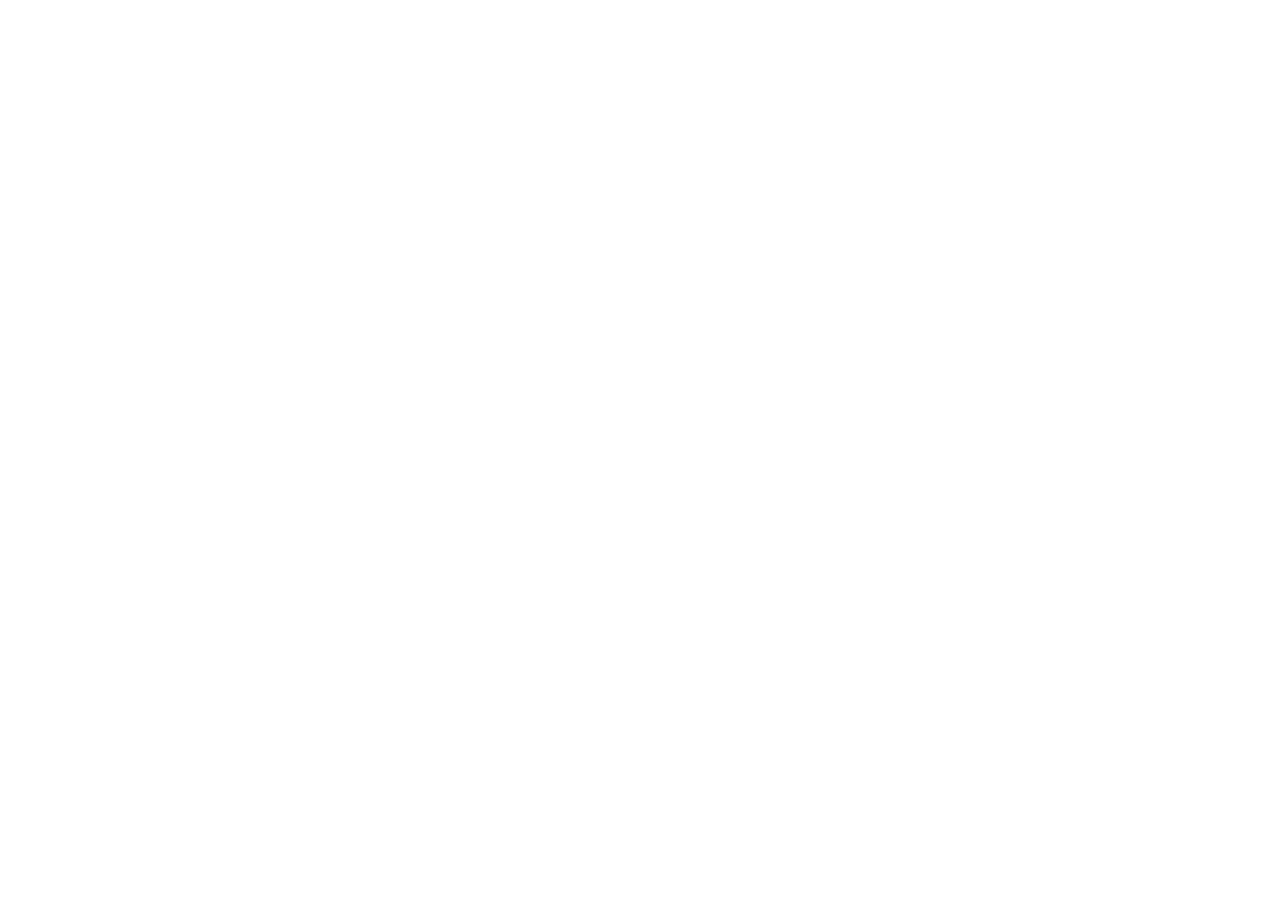
==== web/index.html @ 4e096aa9 "chore: cria estrutura inicial de pastas e pagina base" ====
<!DOCTYPE html>
<html lang="en">
<head>
    <meta charset="UTF-8">
    <meta name="viewport" content="width=device-width, initial-scale=1.0">
    <title>Intervan</title>
</head>
<body>
    
</body>
</html>
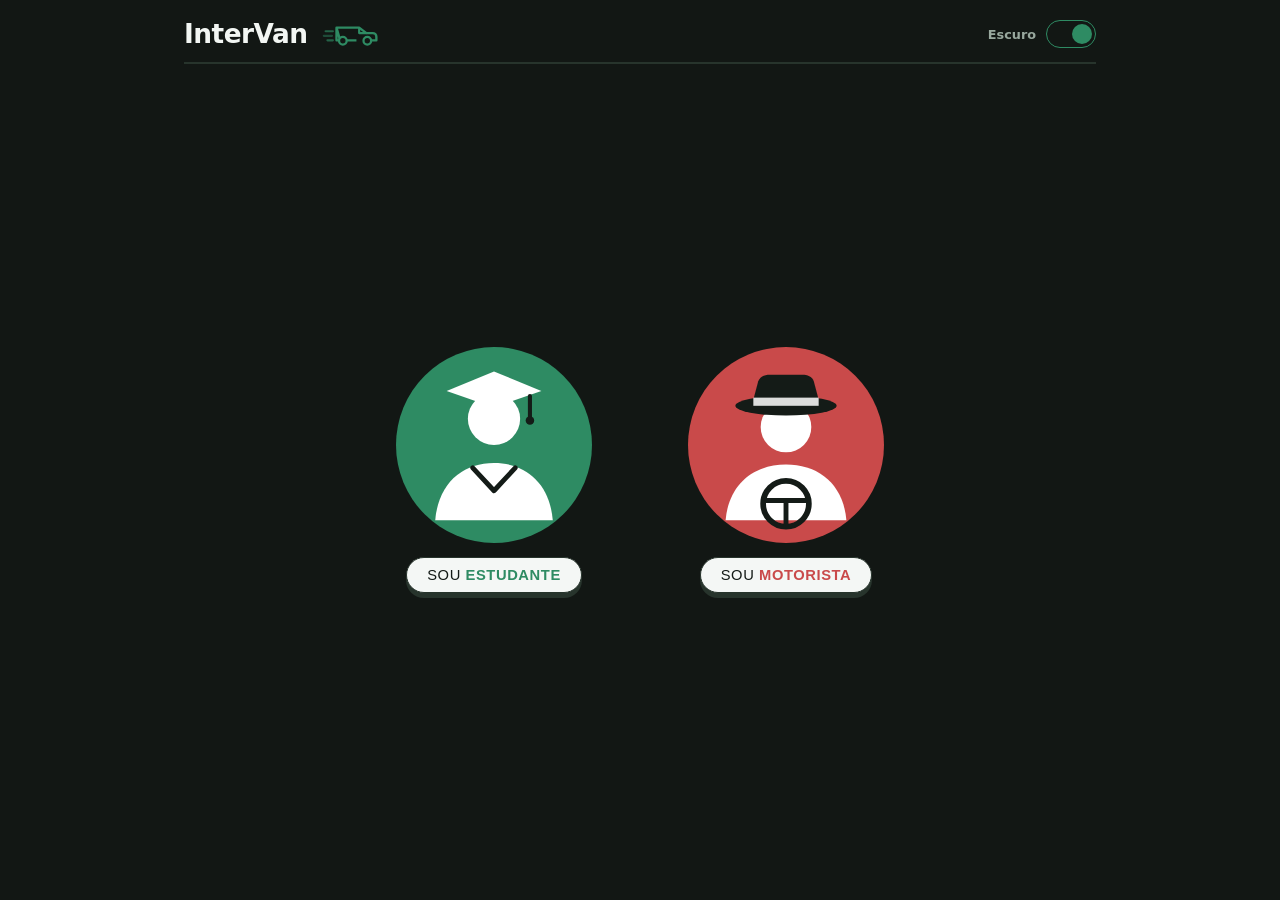
==== commit f0b57a5e: "feat(web): tela inicial de escolha do tipo de usuario" ====
--- a/web/index.html
+++ b/web/index.html
@@ -1,11 +1,159 @@
 <!DOCTYPE html>
-<html lang="en">
+<html lang="pt-BR" data-theme="dark">
 <head>
-    <meta charset="UTF-8">
-    <meta name="viewport" content="width=device-width, initial-scale=1.0">
-    <title>Intervan</title>
+  <meta charset="UTF-8" />
+  <meta name="viewport" content="width=device-width, initial-scale=1.0" />
+  <title>InterVan — Primeiro Acesso</title>
+  <link rel="stylesheet" href="style.css" />
 </head>
 <body>
-    
+  <div class="page">
+    <header class="topbar">
+      <div class="topbar-brand">
+        <a href="index.html" class="brand-link" aria-label="InterVan — Ir para a página inicial">
+          <span class="brand-rest">InterVan</span>
+        </a>
+        <svg class="van-icon" viewBox="0 0 64 28" fill="none" aria-hidden="true">
+          <path d="M4 11H12" stroke="currentColor" stroke-width="2.4" stroke-linecap="round" opacity="0.65"/>
+          <path d="M2 16H11" stroke="currentColor" stroke-width="2.4" stroke-linecap="round" opacity="0.45"/>
+          <path d="M6 21H12" stroke="currentColor" stroke-width="2.4" stroke-linecap="round" opacity="0.65"/>
+          <path d="M16 7H41L49 13H56C58.2 13 60 14.8 60 17V21H54M38 21H26M20 21H16V7Z"
+                stroke="currentColor" stroke-width="2.6" stroke-linejoin="round"/>
+          <path d="M41 7V13H49" stroke="currentColor" stroke-width="2.4" stroke-linejoin="round"/>
+          <circle cx="23" cy="21.5" r="4.2" fill="var(--bg)" stroke="currentColor" stroke-width="2.5"/>
+          <circle cx="50" cy="21.5" r="4.2" fill="var(--bg)" stroke="currentColor" stroke-width="2.5"/>
+        </svg>
+      </div>
+
+      <div class="theme-switch-wrapper">
+        <span class="theme-label" id="theme-status">Escuro</span>
+        <label class="theme-switch" for="theme-toggle" aria-label="Alternar entre modo claro e escuro">
+          <input type="checkbox" id="theme-toggle" checked />
+          <span class="slider"></span>
+        </label>
+      </div>
+    </header>
+
+    <main class="selector-stage">
+      <div class="choices-row">
+        <!-- Opção 1: Estudante (sem mochila) -->
+        <button type="button" class="choice-item" data-role="estudante" aria-pressed="false">
+          <span class="avatar-ring avatar-student" aria-hidden="true">
+            <svg viewBox="0 0 120 120" fill="none">
+              <circle cx="60" cy="60" r="60" fill="currentColor" />
+              <!-- Cabeça -->
+              <circle cx="60" cy="44" r="16" fill="var(--avatar-figure)" />
+              <!-- Capelo acadêmico -->
+              <polygon points="60,15 31,27 60,37 89,27" fill="var(--avatar-figure)" />
+              <line x1="82" y1="30" x2="82" y2="43" stroke="var(--avatar-accent)" stroke-width="2.5" stroke-linecap="round"/>
+              <circle cx="82" cy="45" r="2.6" fill="var(--avatar-accent)" />
+              <!-- Ombros / busto -->
+              <path d="M24 106C26 83 41 71 60 71C79 71 94 83 96 106" fill="var(--avatar-figure)" />
+              <path d="M47 74L60 88L73 74" stroke="var(--avatar-accent)" stroke-width="3" stroke-linecap="round" stroke-linejoin="round"/>
+            </svg>
+          </span>
+          <span class="pill-label">SOU <strong>ESTUDANTE</strong></span>
+        </button>
+
+        <!-- Opção 2: Motorista -->
+        <button type="button" class="choice-item" data-role="motorista" aria-pressed="false">
+          <span class="avatar-ring avatar-driver" aria-hidden="true">
+            <svg viewBox="0 0 120 120" fill="none">
+              <circle cx="60" cy="60" r="60" fill="currentColor" />
+              <!-- Cabeça -->
+              <circle cx="60" cy="49" r="15.5" fill="var(--avatar-figure)" />
+              <!-- Chapéu de condutor / estrada -->
+              <ellipse cx="60" cy="36" rx="31" ry="6" fill="var(--avatar-accent)" />
+              <path d="M39 36L43 21C44 18 47 17 50 17H70C73 17 76 18 77 21L81 36H39Z" fill="var(--avatar-accent)" />
+              <rect x="40" y="31" width="40" height="5" fill="var(--avatar-figure)" opacity="0.85" />
+              <!-- Ombros / busto -->
+              <path d="M23 106C25 84 40 72 60 72C80 72 95 84 97 106" fill="var(--avatar-figure)" />
+              <!-- Volante / direção na parte inferior -->
+              <circle cx="60" cy="96" r="14" stroke="var(--avatar-accent)" stroke-width="3.5" fill="none" />
+              <line x1="47" y1="94" x2="73" y2="94" stroke="var(--avatar-accent)" stroke-width="3" />
+              <line x1="60" y1="94" x2="60" y2="110" stroke="var(--avatar-accent)" stroke-width="3" />
+            </svg>
+          </span>
+          <span class="pill-label">SOU <strong>MOTORISTA</strong></span>
+        </button>
+      </div>
+
+      <!-- Painel fluido de ação direto na página -->
+      <section id="action-panel" class="action-panel hidden" aria-live="polite">
+        <div class="action-buttons">
+          <button type="button" id="btn-login" class="btn btn-primary">FAZER LOGIN</button>
+          <button type="button" id="btn-signup" class="btn btn-secondary">CRIAR CONTA</button>
+        </div>
+        <p id="feedback-msg" class="feedback-msg"></p>
+      </section>
+    </main>
+  </div>
+
+  <script>
+    const htmlEl = document.documentElement;
+    const themeToggle = document.getElementById('theme-toggle');
+    const themeStatus = document.getElementById('theme-status');
+
+    function applyTheme(theme) {
+      htmlEl.setAttribute('data-theme', theme);
+      const isDark = theme === 'dark';
+      themeToggle.checked = isDark;
+      themeStatus.textContent = isDark ? 'Escuro' : 'Claro';
+      localStorage.setItem('intervan-theme', theme);
+    }
+
+    const savedTheme = localStorage.getItem('intervan-theme') || 'dark';
+    applyTheme(savedTheme);
+
+    themeToggle.addEventListener('change', () => {
+      applyTheme(themeToggle.checked ? 'dark' : 'light');
+    });
+
+    const items = document.querySelectorAll('.choice-item');
+    const panel = document.getElementById('action-panel');
+    const feedbackMsg = document.getElementById('feedback-msg');
+    const btnLogin = document.getElementById('btn-login');
+    const btnSignup = document.getElementById('btn-signup');
+
+    let selectedRole = null;
+
+    items.forEach((item) => {
+      item.addEventListener('click', () => {
+        items.forEach((el) => {
+          el.classList.remove('active');
+          el.setAttribute('aria-pressed', 'false');
+        });
+
+        item.classList.add('active');
+        item.setAttribute('aria-pressed', 'true');
+        selectedRole = item.dataset.role;
+
+        feedbackMsg.textContent = '';
+        panel.classList.remove('hidden');
+        panel.classList.remove('re-animating');
+        requestAnimationFrame(() => {
+          requestAnimationFrame(() => {
+            panel.classList.add('re-animating');
+          });
+        });
+      });
+    });
+
+    btnLogin.addEventListener('click', () => {
+      if (!selectedRole) return;
+      feedbackMsg.textContent =
+        selectedRole === 'estudante'
+          ? 'Abrindo login de Estudante...'
+          : 'Abrindo login de Motorista...';
+    });
+
+    btnSignup.addEventListener('click', () => {
+      if (!selectedRole) return;
+      feedbackMsg.textContent =
+        selectedRole === 'estudante'
+          ? 'Abrindo cadastro de Estudante...'
+          : 'Abrindo cadastro de Motorista (averiguação)...';
+    });
+  </script>
 </body>
 </html>
--- a/web/style.css
+++ b/web/style.css
@@ -0,0 +1,434 @@
+:root,
+[data-theme="dark"] {
+  --bg: #121714;
+  --ink: #f2f6f3;
+  --muted: #98a89e;
+  --line: #27342c;
+  --pill-bg: #f4f7f5;
+  --pill-ink: #141b17;
+
+  /* Tons refinados de verde e vermelho */
+  --green: #2e8b63;
+  --green-hover: #38a073;
+  --green-text: #ffffff;
+  --red: #c94a4a;
+  --red-hover: #d65656;
+  --red-soft: rgba(201, 74, 74, 0.14);
+
+  --avatar-figure: #ffffff;
+  --avatar-accent: #141b17;
+}
+
+[data-theme="light"] {
+  --bg: #fafcfb;
+  --ink: #161e19;
+  --muted: #59675e;
+  --line: #dde5e0;
+  --pill-bg: #ffffff;
+  --pill-ink: #161e19;
+
+  /* Tons refinados de verde e vermelho */
+  --green: #237552;
+  --green-hover: #1b6043;
+  --green-text: #ffffff;
+  --red: #b83b3b;
+  --red-hover: #9f3030;
+  --red-soft: rgba(184, 59, 59, 0.1);
+
+  --avatar-figure: #ffffff;
+  --avatar-accent: #161e19;
+}
+
+* {
+  box-sizing: border-box;
+  margin: 0;
+  padding: 0;
+}
+
+body {
+  font-family: system-ui, -apple-system, BlinkMacSystemFont, "Segoe UI", Roboto, sans-serif;
+  background-color: var(--bg);
+  color: var(--ink);
+  min-height: 100vh;
+  transition: background-color 0.25s ease, color 0.25s ease;
+}
+
+.page {
+  min-height: 100vh;
+  max-width: 960px;
+  margin: 0 auto;
+  padding: 20px 24px 40px;
+  display: flex;
+  flex-direction: column;
+}
+
+/* Header padrão com link InterVan ("I" vermelho) */
+.topbar {
+  display: flex;
+  align-items: center;
+  justify-content: space-between;
+  padding-bottom: 14px;
+  border-bottom: 2px solid var(--line);
+  gap: 16px;
+}
+
+.topbar-brand {
+  display: flex;
+  align-items: center;
+  gap: 14px;
+}
+
+.brand-link {
+  text-decoration: none;
+  font-size: 1.65rem;
+  font-weight: 900;
+  letter-spacing: -0.02em;
+  line-height: 1;
+  display: inline-flex;
+  align-items: baseline;
+  transition: transform 0.2s ease, opacity 0.2s ease;
+}
+
+.brand-link:hover {
+  transform: translateY(-1px);
+  opacity: 0.92;
+}
+
+
+
+
+
+
+.brand-rest {
+  color: var(--ink);
+}
+
+.van-icon {
+  width: 58px;
+  height: 26px;
+  color: var(--green);
+  transition: transform 0.25s ease, color 0.25s ease;
+}
+
+.topbar-brand:hover .van-icon {
+  transform: translateX(4px);
+  color: var(--red);
+}
+
+/* Slider claro / escuro */
+.theme-switch-wrapper {
+  display: flex;
+  align-items: center;
+  gap: 10px;
+}
+
+.theme-label {
+  font-size: 0.8rem;
+  font-weight: 700;
+  color: var(--muted);
+  user-select: none;
+}
+
+.theme-switch {
+  position: relative;
+  display: inline-block;
+  width: 50px;
+  height: 28px;
+}
+
+.theme-switch input {
+  opacity: 0;
+  width: 0;
+  height: 0;
+}
+
+.slider {
+  position: absolute;
+  cursor: pointer;
+  inset: 0;
+  background-color: transparent;
+  border: 1.5px solid var(--line);
+  border-radius: 999px;
+  transition: border-color 0.2s ease;
+}
+
+.slider::before {
+  content: "";
+  position: absolute;
+  height: 20px;
+  width: 20px;
+  left: 3px;
+  top: 50%;
+  transform: translateY(-50%);
+  background-color: var(--red);
+  border-radius: 50%;
+  transition: transform 0.26s cubic-bezier(0.16, 1, 0.3, 1), background-color 0.22s ease;
+}
+
+.theme-switch input:checked + .slider {
+  border-color: var(--green);
+}
+
+.theme-switch input:checked + .slider::before {
+  transform: translate(22px, -50%);
+  background-color: var(--green);
+}
+
+/* Área central aberta, sem card envolvente */
+.selector-stage {
+  flex: 1;
+  display: flex;
+  flex-direction: column;
+  align-items: center;
+  justify-content: center;
+  padding: 28px 0 12px;
+  gap: 28px;
+}
+
+.choices-row {
+  width: 100%;
+  display: flex;
+  align-items: center;
+  justify-content: center;
+  gap: clamp(32px, 8vw, 96px);
+  flex-wrap: wrap;
+}
+
+.choice-item {
+  background: transparent;
+  border: none;
+  color: var(--ink);
+  cursor: pointer;
+  display: flex;
+  flex-direction: column;
+  align-items: center;
+  gap: 14px;
+  outline: none;
+}
+
+.avatar-student {
+  color: var(--green);
+}
+
+.avatar-driver {
+  color: var(--red);
+}
+
+.avatar-ring {
+  width: clamp(148px, 24vw, 196px);
+  height: clamp(148px, 24vw, 196px);
+  border-radius: 50%;
+  display: grid;
+  place-items: center;
+  position: relative;
+  transition: transform 0.36s cubic-bezier(0.16, 1, 0.3, 1), filter 0.3s ease;
+}
+
+.avatar-ring svg {
+  width: 100%;
+  height: 100%;
+  display: block;
+}
+
+.avatar-ring::after {
+  content: "";
+  position: absolute;
+  inset: -7px;
+  border-radius: 50%;
+  border: 2.5px dashed currentColor;
+  opacity: 0;
+  transform: scale(0.92) rotate(-18deg);
+  transition: opacity 0.32s ease, transform 0.5s cubic-bezier(0.16, 1, 0.3, 1);
+}
+
+.choice-item:hover .avatar-ring {
+  transform: translateY(-6px) scale(1.03);
+}
+
+.choice-item:hover .avatar-ring::after {
+  opacity: 0.55;
+  transform: scale(1) rotate(0deg);
+}
+
+.choice-item.active .avatar-ring {
+  transform: translateY(-6px) scale(1.05);
+  filter: drop-shadow(0 12px 24px rgba(0, 0, 0, 0.16));
+}
+
+.choice-item.active .avatar-ring::after {
+  opacity: 1;
+  transform: scale(1.02) rotate(12deg);
+}
+
+/* Rótulo em pílula com sombra deslocada */
+.pill-label {
+  background-color: var(--pill-bg);
+  color: var(--pill-ink);
+  font-size: 0.92rem;
+  letter-spacing: 0.04em;
+  padding: 9px 20px;
+  border-radius: 999px;
+  border: 1.5px solid var(--line);
+  box-shadow: 0 5px 0 var(--line);
+  transition: transform 0.28s cubic-bezier(0.16, 1, 0.3, 1),
+              box-shadow 0.28s cubic-bezier(0.16, 1, 0.3, 1),
+              border-color 0.22s ease,
+              background-color 0.22s ease;
+}
+
+.choice-item[data-role="estudante"] .pill-label strong {
+  color: var(--green);
+  font-weight: 900;
+}
+
+.choice-item[data-role="motorista"] .pill-label strong {
+  color: var(--red);
+  font-weight: 900;
+}
+
+.choice-item:hover .pill-label {
+  transform: translateY(-2px);
+}
+
+.choice-item.active[data-role="estudante"] .pill-label {
+  border-color: var(--green);
+  box-shadow: 0 5px 0 var(--green);
+}
+
+.choice-item.active[data-role="motorista"] .pill-label {
+  border-color: var(--red);
+  box-shadow: 0 5px 0 var(--red);
+}
+
+/* Animação bem lenta e fluida para Fazer Login / Criar Conta */
+.action-panel {
+  width: 100%;
+  max-width: 440px;
+  display: flex;
+  flex-direction: column;
+  align-items: center;
+  gap: 12px;
+  max-height: 240px;
+  opacity: 1;
+  transform: translateY(0) scale(1);
+  overflow: hidden;
+  will-change: max-height, opacity, transform;
+  transition:
+    max-height 1.15s cubic-bezier(0.16, 1, 0.3, 1),
+    opacity 0.95s cubic-bezier(0.16, 1, 0.3, 1) 0.12s,
+    transform 1.15s cubic-bezier(0.16, 1, 0.3, 1),
+    margin-top 1.05s cubic-bezier(0.16, 1, 0.3, 1);
+}
+
+.action-panel.hidden {
+  display: flex;
+  max-height: 0;
+  opacity: 0;
+  transform: translateY(-16px) scale(0.98);
+  margin-top: -28px;
+  pointer-events: none;
+}
+
+.action-panel.re-animating {
+  animation: panelSlowFluid 1.05s cubic-bezier(0.16, 1, 0.3, 1) both;
+}
+
+@keyframes panelSlowFluid {
+  0% {
+    opacity: 0;
+    transform: translateY(-14px) scale(0.98);
+  }
+  55% {
+    opacity: 0.65;
+  }
+  100% {
+    opacity: 1;
+    transform: translateY(0) scale(1);
+  }
+}
+
+.action-buttons {
+  width: 100%;
+  display: grid;
+  grid-template-columns: repeat(2, minmax(0, 1fr));
+  gap: 14px;
+  padding: 4px 2px;
+}
+
+.btn {
+  padding: 13px 18px;
+  border-radius: 999px;
+  font-size: 0.88rem;
+  font-weight: 800;
+  letter-spacing: 0.04em;
+  cursor: pointer;
+  border: none;
+  transition: background-color 0.22s ease,
+              border-color 0.22s ease,
+              transform 0.25s cubic-bezier(0.16, 1, 0.3, 1),
+              box-shadow 0.25s ease;
+}
+
+.btn:hover {
+  transform: translateY(-2px);
+}
+
+.btn:active {
+  transform: translateY(0);
+}
+
+.btn-primary {
+  background-color: var(--green);
+  color: var(--green-text);
+  box-shadow: 0 4px 0 rgba(20, 48, 35, 0.45);
+}
+
+.btn-primary:hover {
+  background-color: var(--green-hover);
+}
+
+.btn-secondary {
+  background-color: var(--pill-bg);
+  color: var(--red);
+  border: 1.5px solid var(--red);
+  box-shadow: 0 4px 0 var(--red-soft);
+}
+
+.btn-secondary:hover {
+  background-color: var(--red-soft);
+  color: var(--red-hover);
+}
+
+.feedback-msg {
+  font-size: 0.85rem;
+  color: var(--muted);
+  min-height: 1.2em;
+  text-align: center;
+}
+
+@media (max-width: 540px) {
+  .page {
+    padding: 16px 18px 32px;
+  }
+
+  .brand-link {
+    font-size: 1.35rem;
+  }
+
+  .brand-initial {
+    font-size: 1.55rem;
+  }
+
+  .van-icon {
+    width: 46px;
+    height: 22px;
+  }
+
+  .choices-row {
+    gap: 28px;
+  }
+
+  .action-buttons {
+    grid-template-columns: 1fr;
+  }
+}
